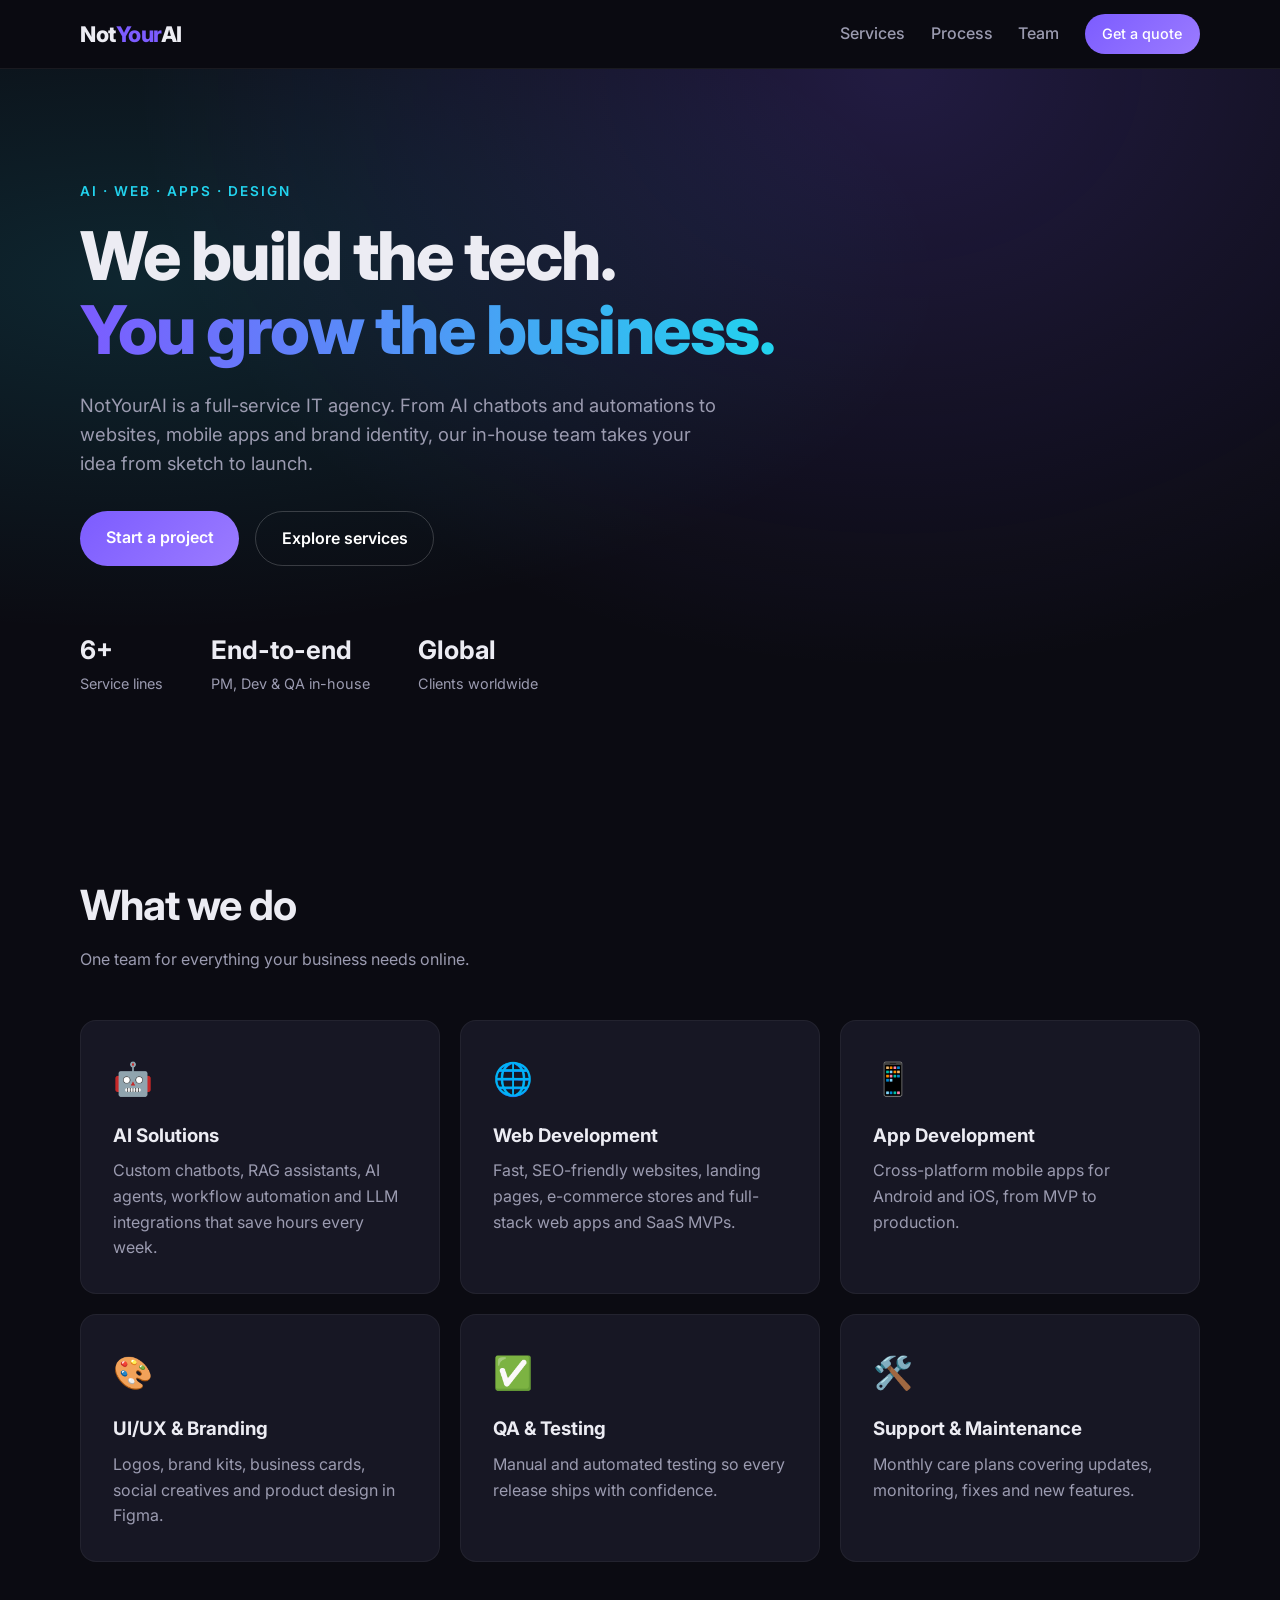
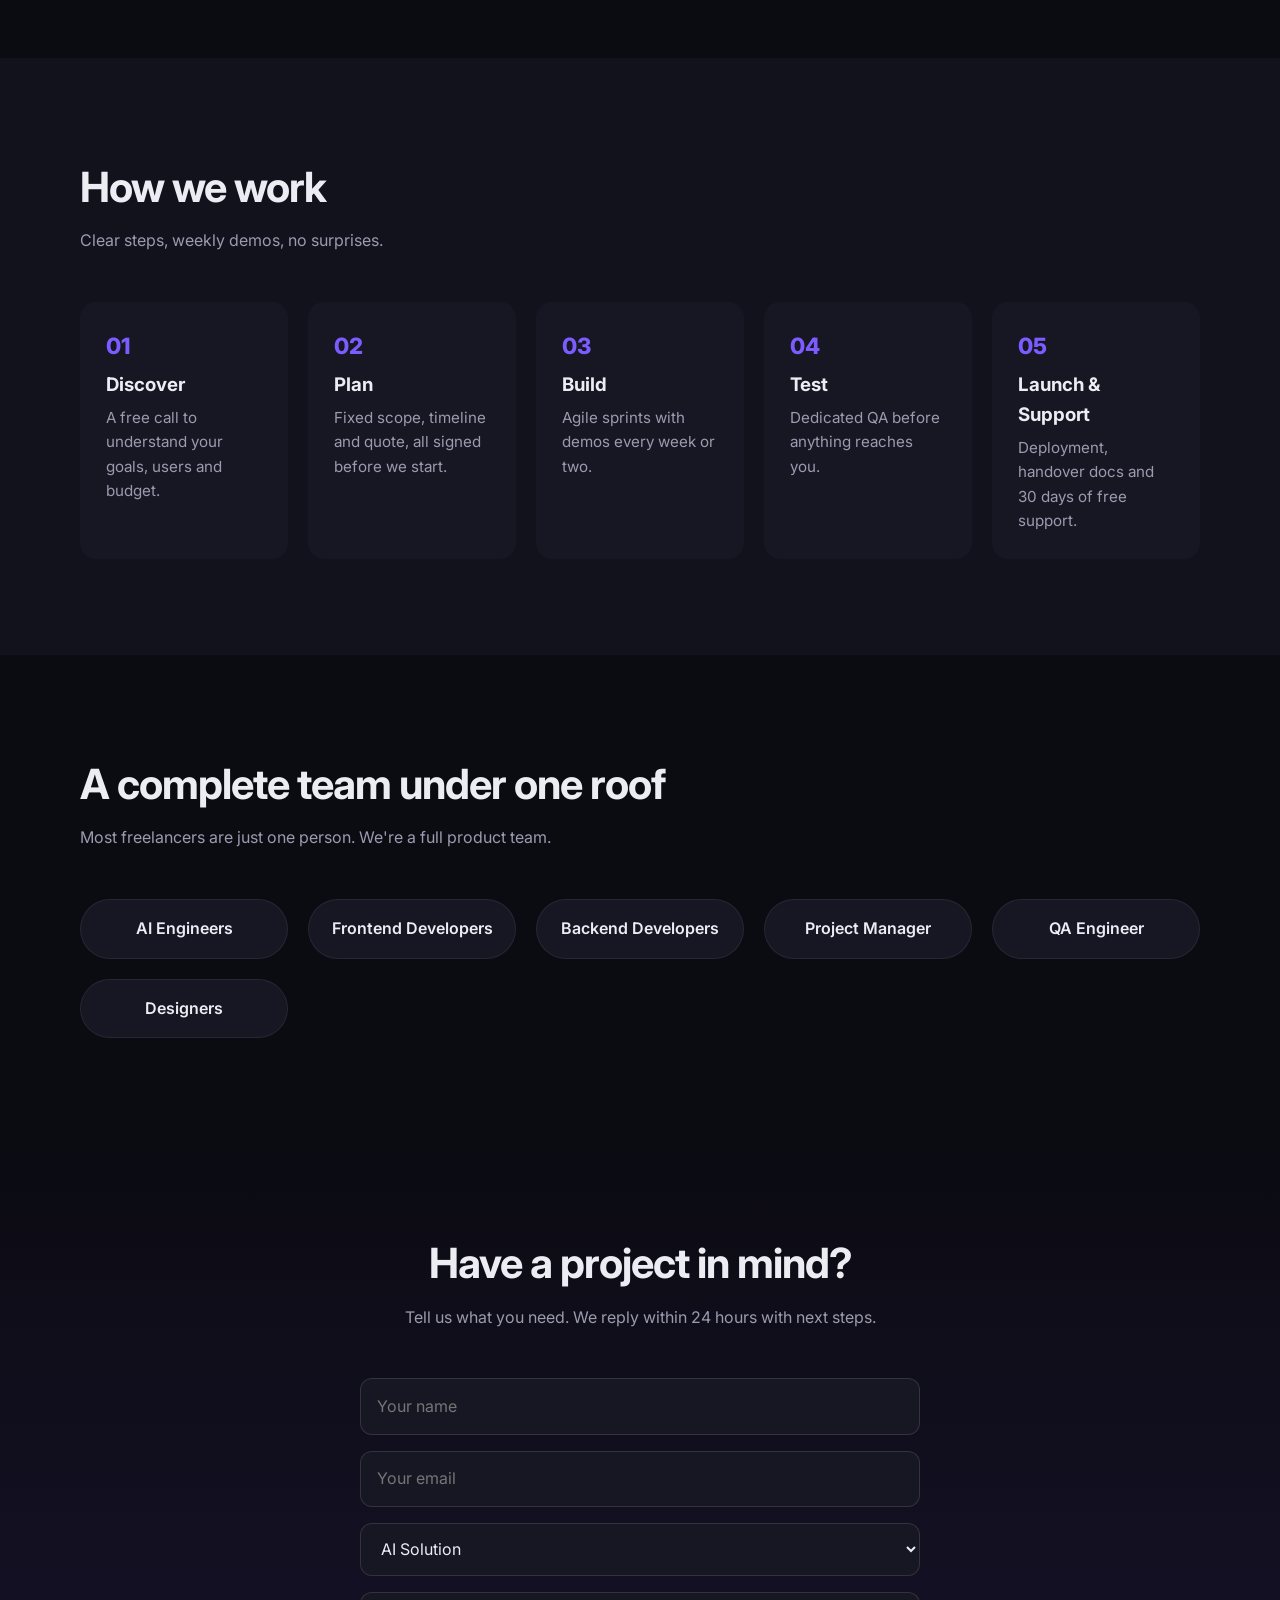
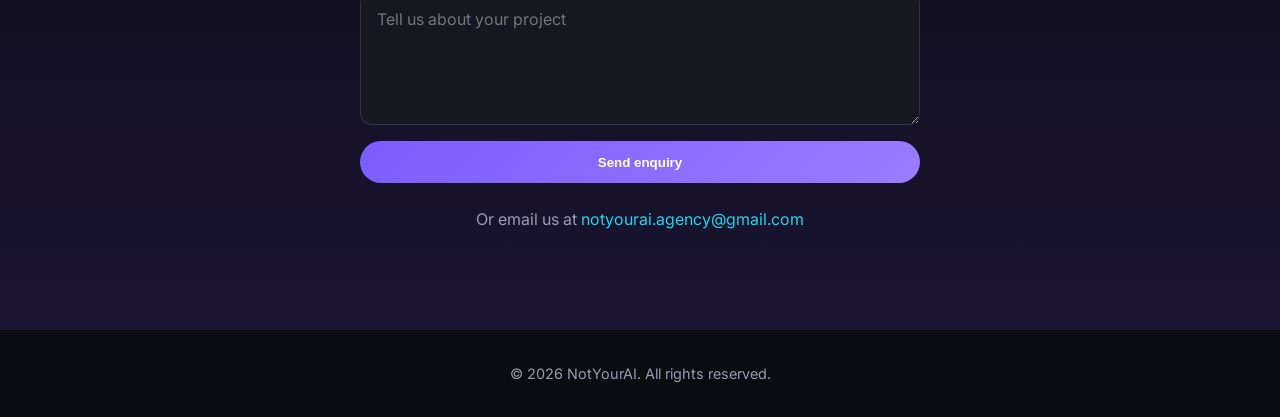
==== index.html @ d39c80f9 "Launch NotYourAI agency website" ====
<!DOCTYPE html>
<html lang="en">
<head>
  <meta charset="UTF-8">
  <meta name="viewport" content="width=device-width, initial-scale=1.0">
  <title>NotYourAI | AI, Web, App &amp; Design Agency</title>
  <meta name="description" content="NotYourAI is a full-service IT agency building AI solutions, websites, apps and brand designs for startups and businesses worldwide.">
  <meta property="og:title" content="NotYourAI | AI, Web, App & Design Agency">
  <meta property="og:description" content="AI solutions, web & app development, UI/UX and branding - built by a complete in-house team.">
  <meta property="og:type" content="website">
  <link rel="icon" href="data:image/svg+xml,<svg xmlns='http://www.w3.org/2000/svg' viewBox='0 0 100 100'><rect width='100' height='100' rx='22' fill='%237c5cff'/><text x='50' y='66' font-size='48' text-anchor='middle' fill='white' font-family='Arial' font-weight='bold'>N</text></svg>">
  <link rel="preconnect" href="https://fonts.googleapis.com">
  <link href="https://fonts.googleapis.com/css2?family=Inter:wght@400;500;600;800&display=swap" rel="stylesheet">
  <link rel="stylesheet" href="styles.css">
</head>
<body>
  <header class="nav">
    <div class="container nav-inner">
      <a href="#" class="logo">Not<span>Your</span>AI</a>
      <nav>
        <a href="#services">Services</a>
        <a href="#process">Process</a>
        <a href="#team">Team</a>
        <a href="#contact" class="btn btn-small">Get a quote</a>
      </nav>
    </div>
  </header>

  <main>
    <section class="hero">
      <div class="container">
        <p class="eyebrow">AI &middot; Web &middot; Apps &middot; Design</p>
        <h1>We build the tech.<br><span class="grad">You grow the business.</span></h1>
        <p class="lead">NotYourAI is a full-service IT agency. From AI chatbots and automations to websites, mobile apps and brand identity, our in-house team takes your idea from sketch to launch.</p>
        <div class="hero-cta">
          <a href="#contact" class="btn">Start a project</a>
          <a href="#services" class="btn btn-ghost">Explore services</a>
        </div>
        <ul class="stats">
          <li><strong>6+</strong><span>Service lines</span></li>
          <li><strong>End-to-end</strong><span>PM, Dev &amp; QA in-house</span></li>
          <li><strong>Global</strong><span>Clients worldwide</span></li>
        </ul>
      </div>
    </section>

    <section id="services" class="section">
      <div class="container">
        <h2>What we do</h2>
        <p class="sub">One team for everything your business needs online.</p>
        <div class="grid">
          <article class="card"><div class="icon">🤖</div><h3>AI Solutions</h3><p>Custom chatbots, RAG assistants, AI agents, workflow automation and LLM integrations that save hours every week.</p></article>
          <article class="card"><div class="icon">🌐</div><h3>Web Development</h3><p>Fast, SEO-friendly websites, landing pages, e-commerce stores and full-stack web apps and SaaS MVPs.</p></article>
          <article class="card"><div class="icon">📱</div><h3>App Development</h3><p>Cross-platform mobile apps for Android and iOS, from MVP to production.</p></article>
          <article class="card"><div class="icon">🎨</div><h3>UI/UX &amp; Branding</h3><p>Logos, brand kits, business cards, social creatives and product design in Figma.</p></article>
          <article class="card"><div class="icon">✅</div><h3>QA &amp; Testing</h3><p>Manual and automated testing so every release ships with confidence.</p></article>
          <article class="card"><div class="icon">🛠️</div><h3>Support &amp; Maintenance</h3><p>Monthly care plans covering updates, monitoring, fixes and new features.</p></article>
        </div>
      </div>
    </section>

    <section id="process" class="section alt">
      <div class="container">
        <h2>How we work</h2>
        <p class="sub">Clear steps, weekly demos, no surprises.</p>
        <ol class="steps">
          <li><span>01</span><h3>Discover</h3><p>A free call to understand your goals, users and budget.</p></li>
          <li><span>02</span><h3>Plan</h3><p>Fixed scope, timeline and quote, all signed before we start.</p></li>
          <li><span>03</span><h3>Build</h3><p>Agile sprints with demos every week or two.</p></li>
          <li><span>04</span><h3>Test</h3><p>Dedicated QA before anything reaches you.</p></li>
          <li><span>05</span><h3>Launch &amp; Support</h3><p>Deployment, handover docs and 30 days of free support.</p></li>
        </ol>
      </div>
    </section>

    <section id="team" class="section">
      <div class="container">
        <h2>A complete team under one roof</h2>
        <p class="sub">Most freelancers are just one person. We're a full product team.</p>
        <div class="grid team">
          <div class="pill">AI Engineers</div>
          <div class="pill">Frontend Developers</div>
          <div class="pill">Backend Developers</div>
          <div class="pill">Project Manager</div>
          <div class="pill">QA Engineer</div>
          <div class="pill">Designers</div>
        </div>
      </div>
    </section>

    <section id="contact" class="section cta">
      <div class="container">
        <h2>Have a project in mind?</h2>
        <p class="sub">Tell us what you need. We reply within 24 hours with next steps.</p>
        <form class="contact" id="contactForm">
          <input name="name" placeholder="Your name" required>
          <input name="email" type="email" placeholder="Your email" required>
          <select name="service">
            <option>AI Solution</option>
            <option>Website</option>
            <option>Mobile App</option>
            <option>UI/UX &amp; Branding</option>
            <option>QA &amp; Testing</option>
            <option>Something else</option>
          </select>
          <textarea name="message" rows="4" placeholder="Tell us about your project" required></textarea>
          <button class="btn" type="submit">Send enquiry</button>
        </form>
        <p class="mail">Or email us at <a href="mailto:notyourai.agency@gmail.com">notyourai.agency@gmail.com</a></p>
      </div>
    </section>
  </main>

  <footer>
    <div class="container">
      <p>&copy; <span id="year"></span> NotYourAI. All rights reserved.</p>
    </div>
  </footer>

  <script>
    document.getElementById('year').textContent = new Date().getFullYear();
    document.getElementById('contactForm').addEventListener('submit', function (e) {
      e.preventDefault();
      const f = new FormData(this);
      const subject = encodeURIComponent('Project enquiry: ' + f.get('service'));
      const body = encodeURIComponent('Name: ' + f.get('name') + '\nEmail: ' + f.get('email') + '\nService: ' + f.get('service') + '\n\n' + f.get('message'));
      window.location.href = 'mailto:notyourai.agency@gmail.com?subject=' + subject + '&body=' + body;
    });
  </script>
</body>
</html>
---- styles.css ----
:root {
  --bg: #0b0b12;
  --bg-alt: #12121c;
  --card: #171724;
  --text: #ececf3;
  --muted: #9b9bb0;
  --brand: #7c5cff;
  --brand-2: #22d3ee;
  --radius: 16px;
}

* { box-sizing: border-box; margin: 0; padding: 0; }
html { scroll-behavior: smooth; }
body { font-family: 'Inter', system-ui, sans-serif; background: var(--bg); color: var(--text); line-height: 1.6; }
a { color: inherit; text-decoration: none; }
.container { width: min(1120px, 92%); margin: 0 auto; }

.nav { position: sticky; top: 0; z-index: 10; backdrop-filter: blur(12px); background: rgba(11, 11, 18, .75); border-bottom: 1px solid #ffffff10; }
.nav-inner { display: flex; align-items: center; justify-content: space-between; height: 68px; }
.logo { font-weight: 800; font-size: 1.35rem; letter-spacing: -.5px; }
.logo span { color: var(--brand); }
.nav nav { display: flex; gap: 1.6rem; align-items: center; }
.nav nav a { color: var(--muted); font-weight: 500; }
.nav nav a:hover { color: var(--text); }

.btn { display: inline-block; background: linear-gradient(135deg, var(--brand), #9b7bff); color: #fff !important; padding: .85rem 1.6rem; border-radius: 999px; font-weight: 600; border: 0; cursor: pointer; transition: transform .15s, box-shadow .15s; }
.btn:hover { transform: translateY(-2px); box-shadow: 0 10px 30px #7c5cff55; }
.btn-small { padding: .5rem 1.1rem; font-size: .9rem; }
.btn-ghost { background: transparent; border: 1px solid #ffffff30; }

.hero { padding: 7rem 0 5rem; background: radial-gradient(ellipse at 70% 0%, #7c5cff33, transparent 60%), radial-gradient(ellipse at 10% 30%, #22d3ee22, transparent 50%); }
.eyebrow { color: var(--brand-2); font-weight: 600; letter-spacing: 2px; text-transform: uppercase; font-size: .85rem; margin-bottom: 1rem; }
h1 { font-size: clamp(2.4rem, 6vw, 4.2rem); line-height: 1.1; font-weight: 800; letter-spacing: -1.5px; }
.grad { background: linear-gradient(90deg, var(--brand), var(--brand-2)); -webkit-background-clip: text; background-clip: text; color: transparent; }
.lead { color: var(--muted); font-size: 1.15rem; max-width: 640px; margin: 1.5rem 0 2rem; }
.hero-cta { display: flex; gap: 1rem; flex-wrap: wrap; }
.stats { list-style: none; display: flex; gap: 3rem; margin-top: 4rem; flex-wrap: wrap; }
.stats strong { display: block; font-size: 1.6rem; }
.stats span { color: var(--muted); font-size: .9rem; }

.section { padding: 6rem 0; }
.section.alt { background: var(--bg-alt); }
h2 { font-size: clamp(1.8rem, 4vw, 2.6rem); letter-spacing: -1px; }
.sub { color: var(--muted); margin: .5rem 0 3rem; }

.grid { display: grid; grid-template-columns: repeat(auto-fit, minmax(300px, 1fr)); gap: 1.25rem; }
.card { background: var(--card); border: 1px solid #ffffff0d; border-radius: var(--radius); padding: 2rem; transition: border-color .2s, transform .2s; }
.card:hover { border-color: #7c5cff80; transform: translateY(-4px); }
.card .icon { font-size: 2rem; margin-bottom: 1rem; }
.card h3 { margin-bottom: .5rem; }
.card p { color: var(--muted); }

.steps { list-style: none; display: grid; grid-template-columns: repeat(auto-fit, minmax(190px, 1fr)); gap: 1.25rem; }
.steps li { background: var(--card); border-radius: var(--radius); padding: 1.6rem; }
.steps span { color: var(--brand); font-weight: 800; font-size: 1.4rem; }
.steps h3 { margin: .4rem 0; }
.steps p { color: var(--muted); font-size: .95rem; }

.team { grid-template-columns: repeat(auto-fit, minmax(200px, 1fr)); }
.pill { background: var(--card); border: 1px solid #ffffff12; border-radius: 999px; padding: 1rem; text-align: center; font-weight: 600; }

.cta { background: linear-gradient(180deg, var(--bg), #1a1430); text-align: center; }
.contact { display: grid; gap: 1rem; max-width: 560px; margin: 0 auto; text-align: left; }
.contact input, .contact select, .contact textarea { width: 100%; padding: .9rem 1rem; border-radius: 12px; border: 1px solid #ffffff1f; background: var(--card); color: var(--text); font: inherit; }
.contact input:focus, .contact select:focus, .contact textarea:focus { outline: 2px solid var(--brand); border-color: transparent; }
.mail { margin-top: 1.5rem; color: var(--muted); }
.mail a { color: var(--brand-2); }

footer { padding: 2rem 0; border-top: 1px solid #ffffff10; color: var(--muted); text-align: center; font-size: .9rem; }

@media (max-width: 720px) {
  .nav nav a:not(.btn) { display: none; }
  .hero { padding: 5rem 0 3rem; }
  .stats { gap: 1.5rem; }
}
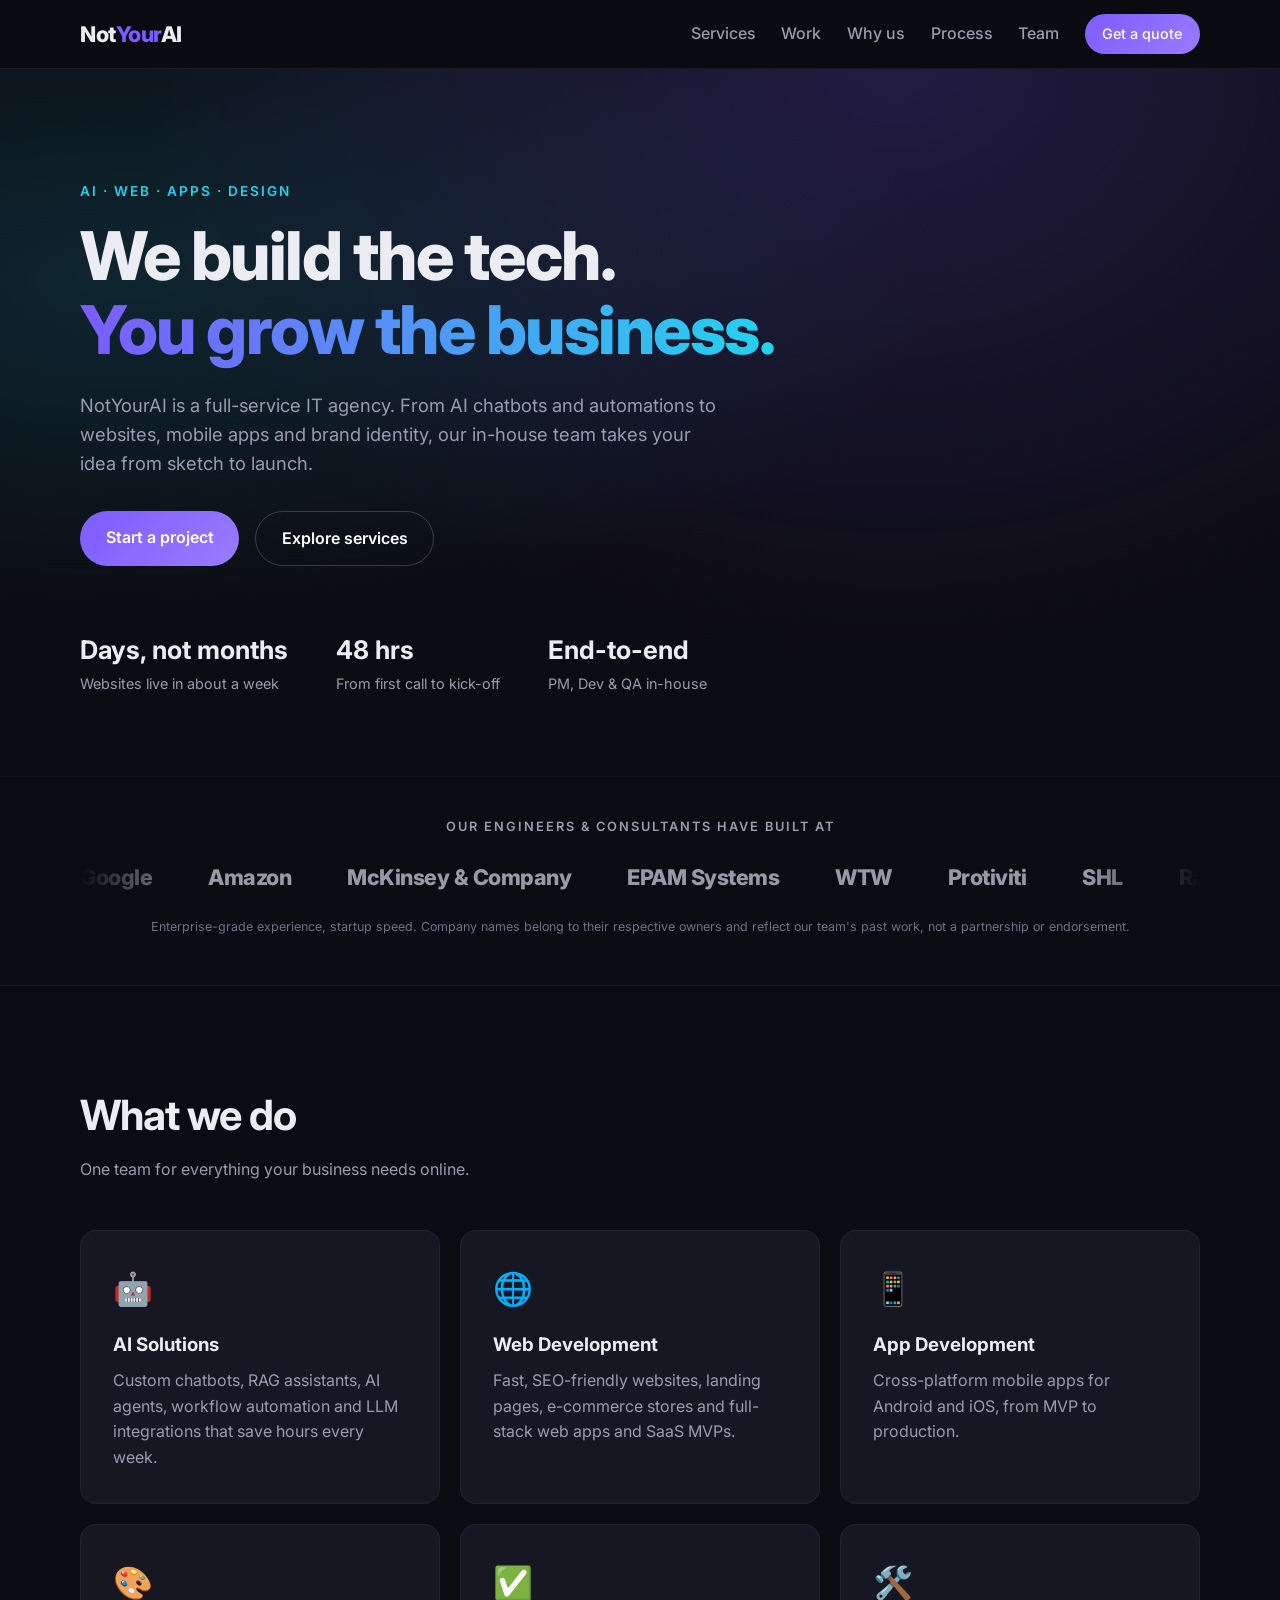
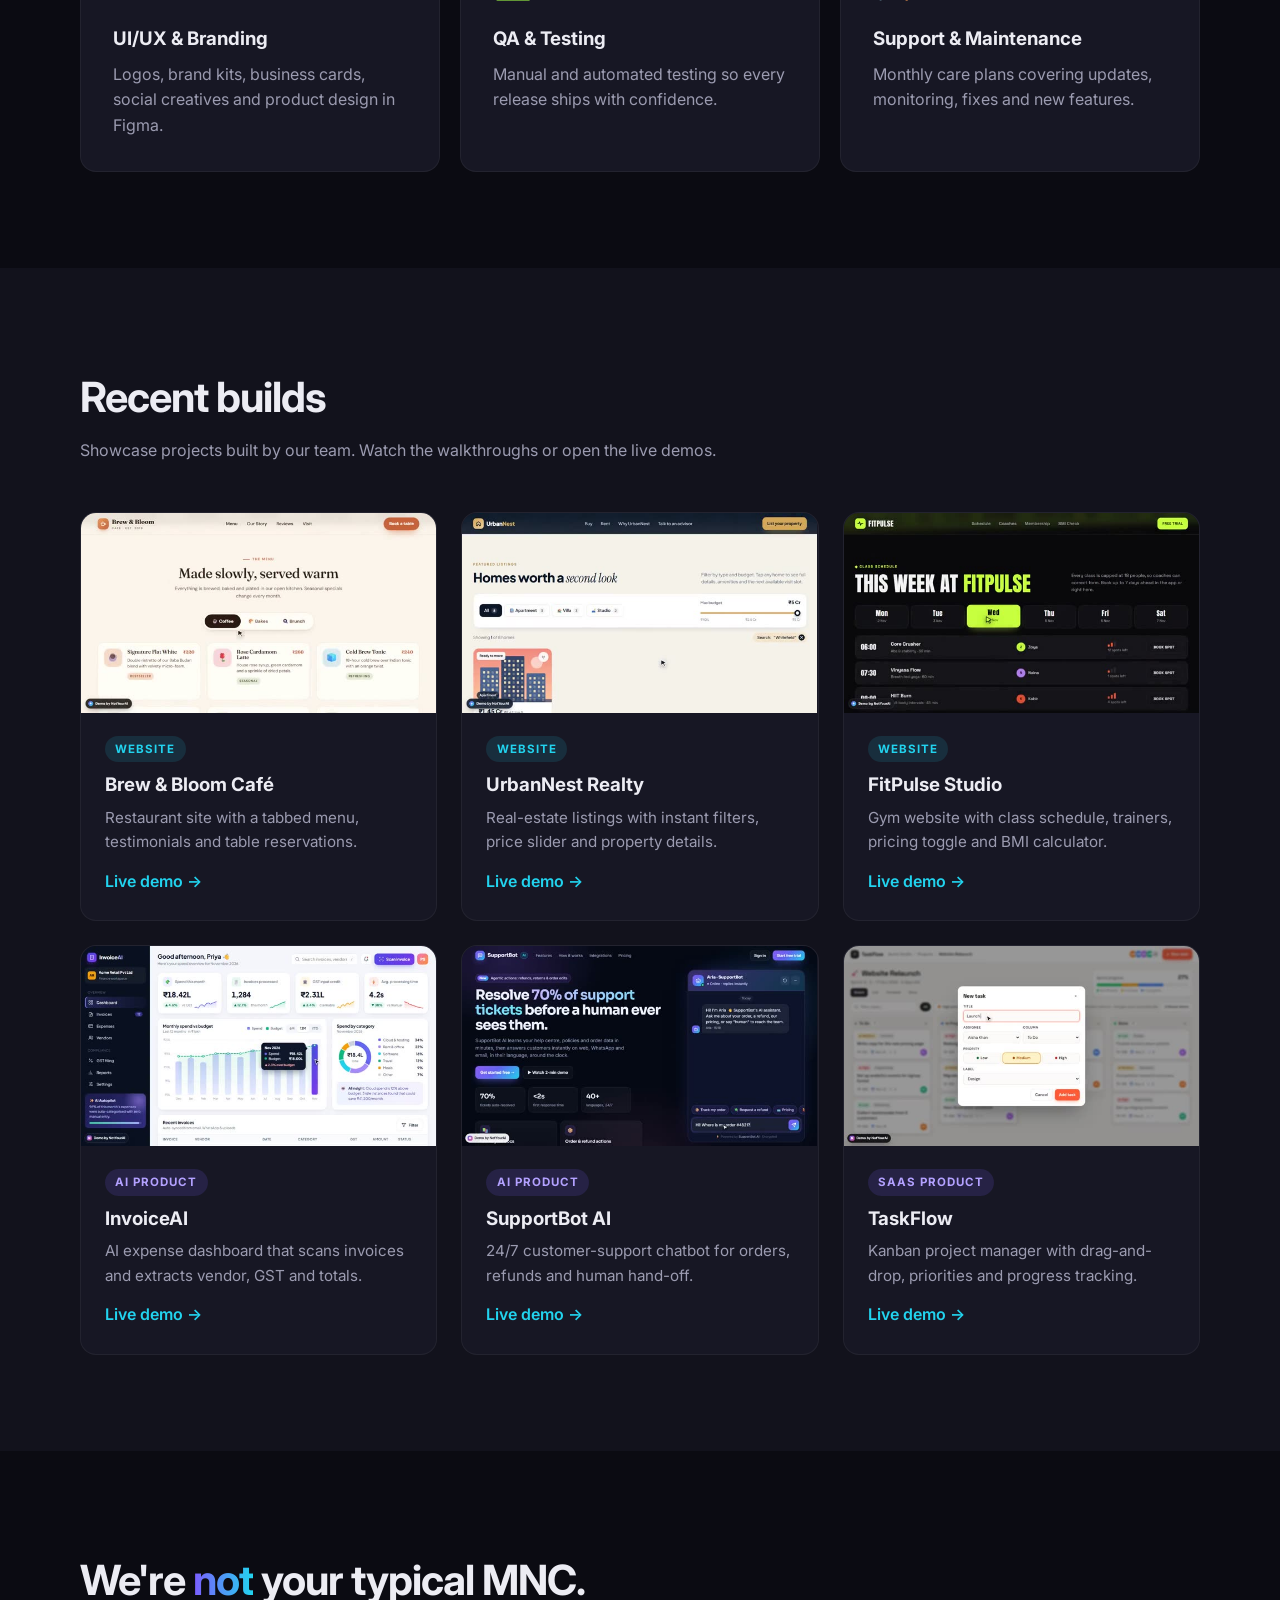
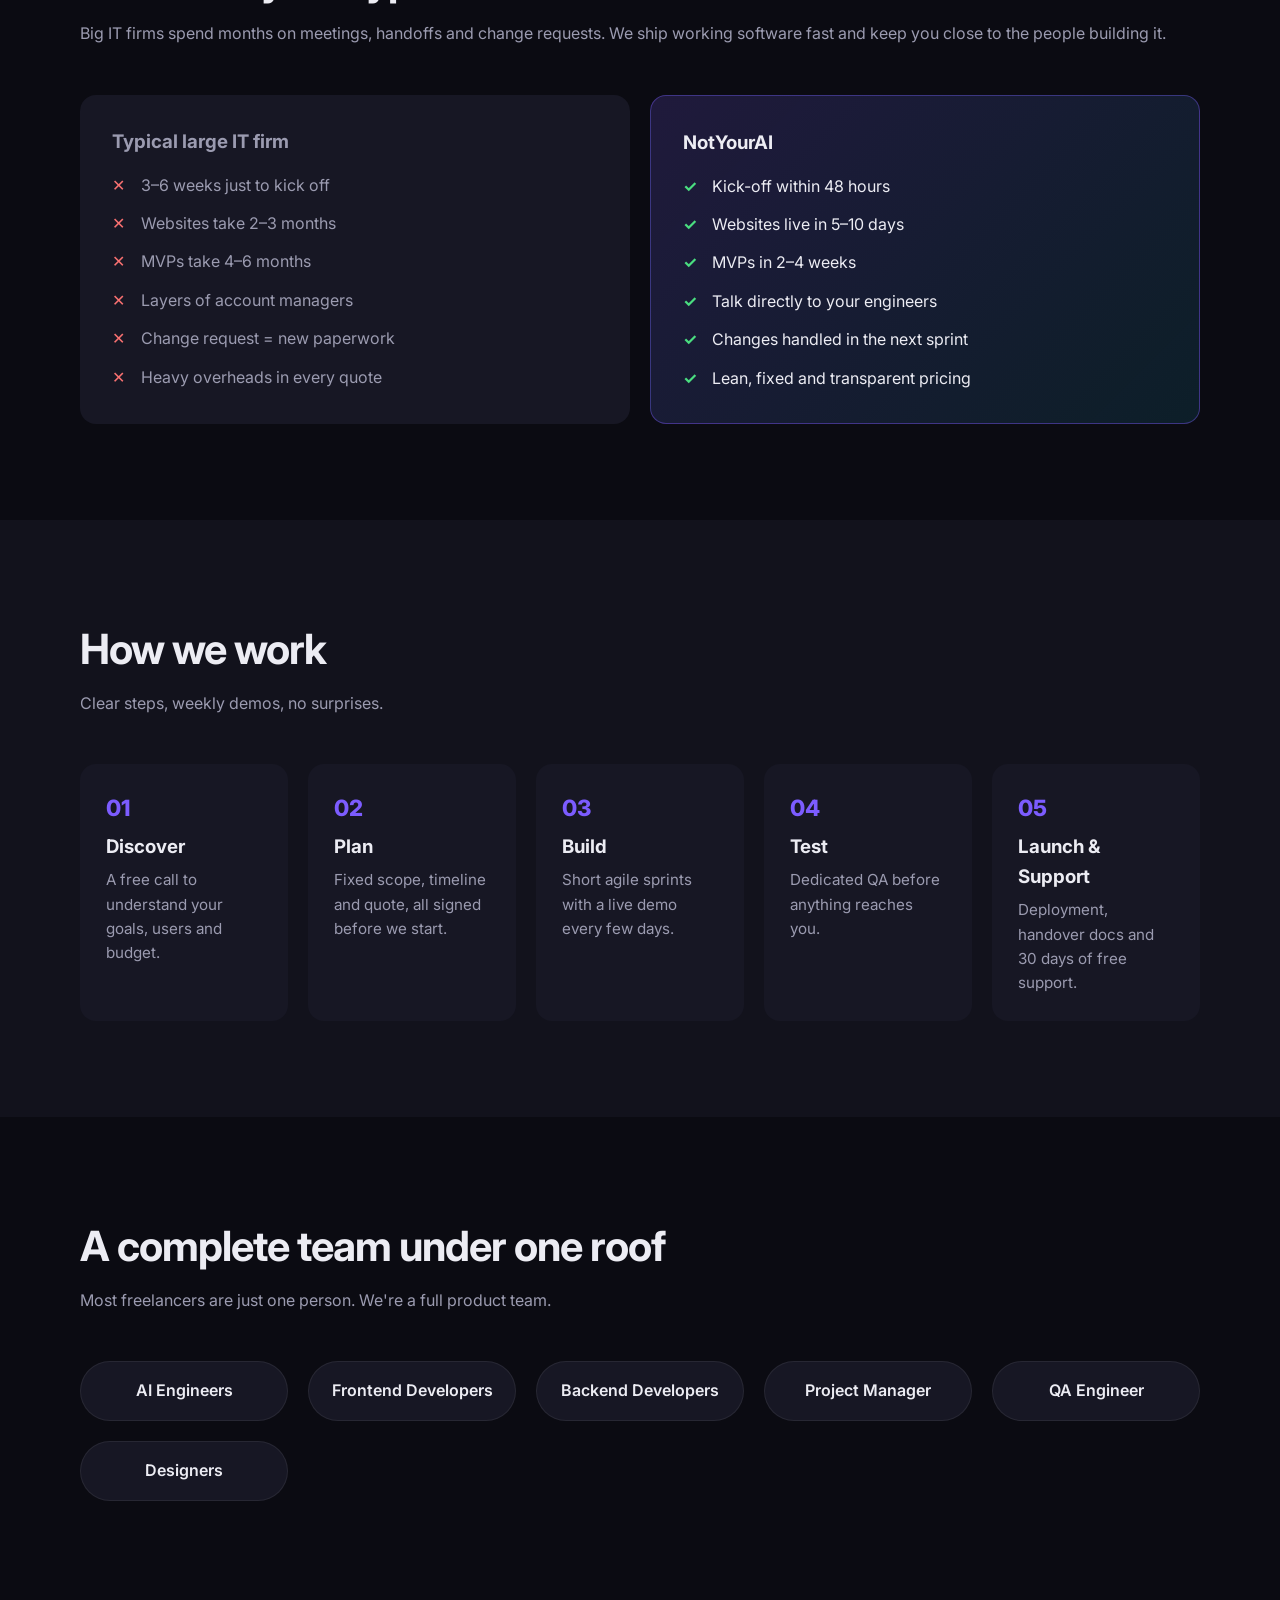
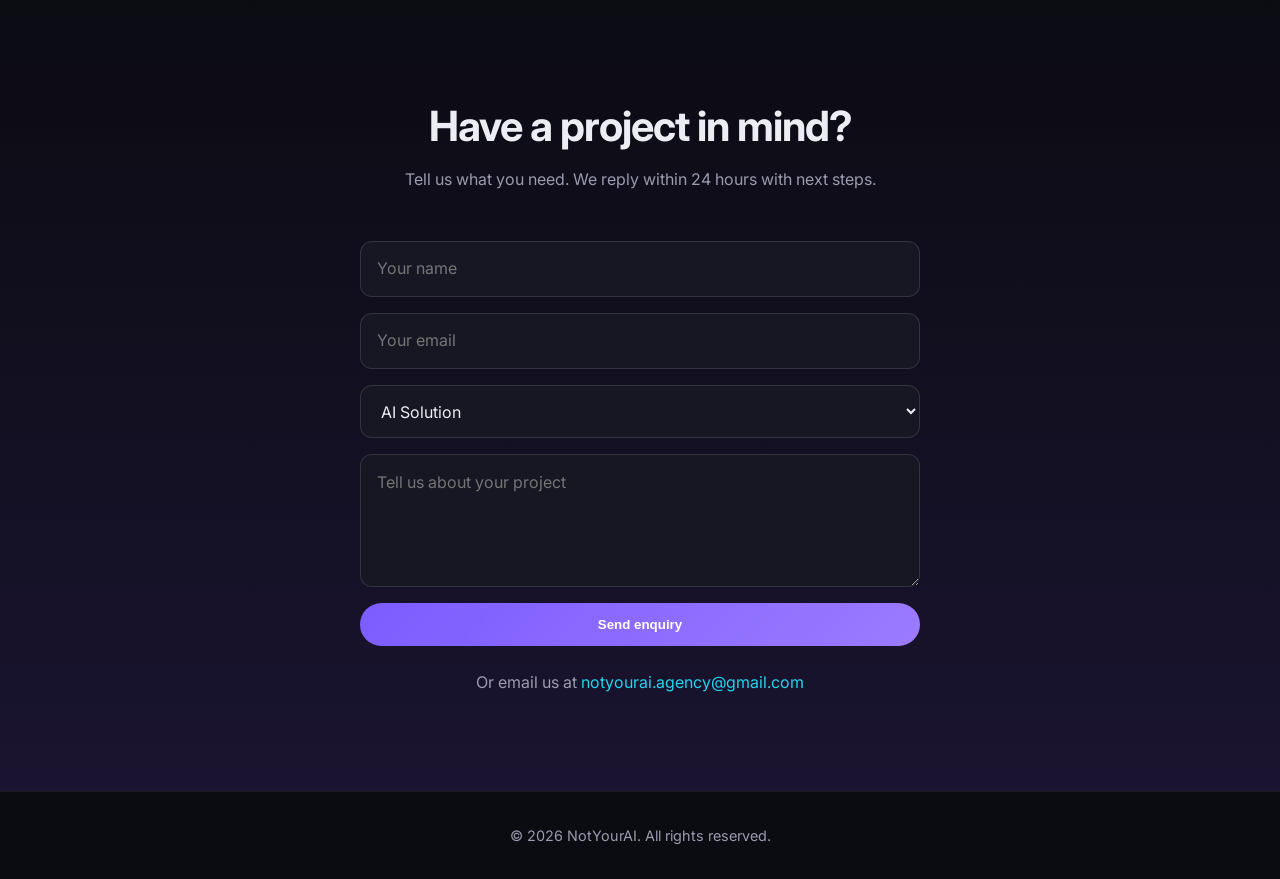
==== commit 062db000: "Add portfolio, why-us and team experience sections" ====
--- a/index.html
+++ b/index.html
@@ -19,6 +19,8 @@
       <a href="#" class="logo">Not<span>Your</span>AI</a>
       <nav>
         <a href="#services">Services</a>
+        <a href="#work">Work</a>
+        <a href="#why">Why us</a>
         <a href="#process">Process</a>
         <a href="#team">Team</a>
         <a href="#contact" class="btn btn-small">Get a quote</a>
@@ -37,10 +39,23 @@
           <a href="#services" class="btn btn-ghost">Explore services</a>
         </div>
         <ul class="stats">
-          <li><strong>6+</strong><span>Service lines</span></li>
+          <li><strong>Days, not months</strong><span>Websites live in about a week</span></li>
+          <li><strong>48 hrs</strong><span>From first call to kick-off</span></li>
           <li><strong>End-to-end</strong><span>PM, Dev &amp; QA in-house</span></li>
-          <li><strong>Global</strong><span>Clients worldwide</span></li>
         </ul>
+      </div>
+    </section>
+
+    <section class="logos" aria-labelledby="exp-title">
+      <div class="container">
+        <p id="exp-title" class="logos-title">Our engineers &amp; consultants have built at</p>
+        <div class="marquee">
+          <ul class="marquee-track">
+            <li>Google</li><li>Amazon</li><li>McKinsey &amp; Company</li><li>EPAM Systems</li><li>WTW</li><li>Protiviti</li><li>SHL</li><li>Razorpay</li><li>Katpro Technologies</li>
+            <li aria-hidden="true">Google</li><li aria-hidden="true">Amazon</li><li aria-hidden="true">McKinsey &amp; Company</li><li aria-hidden="true">EPAM Systems</li><li aria-hidden="true">WTW</li><li aria-hidden="true">Protiviti</li><li aria-hidden="true">SHL</li><li aria-hidden="true">Razorpay</li><li aria-hidden="true">Katpro Technologies</li>
+          </ul>
+        </div>
+        <p class="logos-note">Enterprise-grade experience, startup speed. Company names belong to their respective owners and reflect our team's past work, not a partnership or endorsement.</p>
       </div>
     </section>
 
@@ -59,6 +74,70 @@
       </div>
     </section>
 
+    <section id="work" class="section alt">
+      <div class="container">
+        <h2>Recent builds</h2>
+        <p class="sub">Showcase projects built by our team. Watch the walkthroughs or open the live demos.</p>
+        <div class="work-grid">
+          <article class="work-card">
+            <video src="work/videos/brew-bloom.mp4" poster="work/videos/brew-bloom.jpg" muted loop playsinline preload="none"></video>
+            <div class="work-body"><span class="tag">Website</span><h3>Brew &amp; Bloom Café</h3><p>Restaurant site with a tabbed menu, testimonials and table reservations.</p><a href="work/brew-bloom/" target="_blank" rel="noopener">Live demo &rarr;</a></div>
+          </article>
+          <article class="work-card">
+            <video src="work/videos/urbannest.mp4" poster="work/videos/urbannest.jpg" muted loop playsinline preload="none"></video>
+            <div class="work-body"><span class="tag">Website</span><h3>UrbanNest Realty</h3><p>Real-estate listings with instant filters, price slider and property details.</p><a href="work/urbannest/" target="_blank" rel="noopener">Live demo &rarr;</a></div>
+          </article>
+          <article class="work-card">
+            <video src="work/videos/fitpulse.mp4" poster="work/videos/fitpulse.jpg" muted loop playsinline preload="none"></video>
+            <div class="work-body"><span class="tag">Website</span><h3>FitPulse Studio</h3><p>Gym website with class schedule, trainers, pricing toggle and BMI calculator.</p><a href="work/fitpulse/" target="_blank" rel="noopener">Live demo &rarr;</a></div>
+          </article>
+          <article class="work-card">
+            <video src="work/videos/invoiceai.mp4" poster="work/videos/invoiceai.jpg" muted loop playsinline preload="none"></video>
+            <div class="work-body"><span class="tag tag-product">AI Product</span><h3>InvoiceAI</h3><p>AI expense dashboard that scans invoices and extracts vendor, GST and totals.</p><a href="work/invoiceai/" target="_blank" rel="noopener">Live demo &rarr;</a></div>
+          </article>
+          <article class="work-card">
+            <video src="work/videos/supportbot.mp4" poster="work/videos/supportbot.jpg" muted loop playsinline preload="none"></video>
+            <div class="work-body"><span class="tag tag-product">AI Product</span><h3>SupportBot AI</h3><p>24/7 customer-support chatbot for orders, refunds and human hand-off.</p><a href="work/supportbot/" target="_blank" rel="noopener">Live demo &rarr;</a></div>
+          </article>
+          <article class="work-card">
+            <video src="work/videos/taskflow.mp4" poster="work/videos/taskflow.jpg" muted loop playsinline preload="none"></video>
+            <div class="work-body"><span class="tag tag-product">SaaS Product</span><h3>TaskFlow</h3><p>Kanban project manager with drag-and-drop, priorities and progress tracking.</p><a href="work/taskflow/" target="_blank" rel="noopener">Live demo &rarr;</a></div>
+          </article>
+        </div>
+      </div>
+    </section>
+
+    <section id="why" class="section">
+      <div class="container">
+        <h2>We're <span class="grad">not</span> your typical MNC.</h2>
+        <p class="sub">Big IT firms spend months on meetings, handoffs and change requests. We ship working software fast and keep you close to the people building it.</p>
+        <div class="compare">
+          <div class="compare-col old">
+            <h3>Typical large IT firm</h3>
+            <ul>
+              <li>3–6 weeks just to kick off</li>
+              <li>Websites take 2–3 months</li>
+              <li>MVPs take 4–6 months</li>
+              <li>Layers of account managers</li>
+              <li>Change request = new paperwork</li>
+              <li>Heavy overheads in every quote</li>
+            </ul>
+          </div>
+          <div class="compare-col new">
+            <h3>NotYourAI</h3>
+            <ul>
+              <li>Kick-off within 48 hours</li>
+              <li>Websites live in 5–10 days</li>
+              <li>MVPs in 2–4 weeks</li>
+              <li>Talk directly to your engineers</li>
+              <li>Changes handled in the next sprint</li>
+              <li>Lean, fixed and transparent pricing</li>
+            </ul>
+          </div>
+        </div>
+      </div>
+    </section>
+
     <section id="process" class="section alt">
       <div class="container">
         <h2>How we work</h2>
@@ -66,7 +145,7 @@
         <ol class="steps">
           <li><span>01</span><h3>Discover</h3><p>A free call to understand your goals, users and budget.</p></li>
           <li><span>02</span><h3>Plan</h3><p>Fixed scope, timeline and quote, all signed before we start.</p></li>
-          <li><span>03</span><h3>Build</h3><p>Agile sprints with demos every week or two.</p></li>
+          <li><span>03</span><h3>Build</h3><p>Short agile sprints with a live demo every few days.</p></li>
           <li><span>04</span><h3>Test</h3><p>Dedicated QA before anything reaches you.</p></li>
           <li><span>05</span><h3>Launch &amp; Support</h3><p>Deployment, handover docs and 30 days of free support.</p></li>
         </ol>
@@ -119,6 +198,11 @@
 
   <script>
     document.getElementById('year').textContent = new Date().getFullYear();
+    const videos = document.querySelectorAll('.work-card video');
+    const io = new IntersectionObserver(entries => entries.forEach(e => {
+      if (e.isIntersecting) { e.target.preload = 'auto'; e.target.play().catch(() => {}); } else { e.target.pause(); }
+    }), { threshold: 0.4 });
+    videos.forEach(v => io.observe(v));
     document.getElementById('contactForm').addEventListener('submit', function (e) {
       e.preventDefault();
       const f = new FormData(this);
--- a/styles.css
+++ b/styles.css
@@ -68,8 +68,41 @@
 
 footer { padding: 2rem 0; border-top: 1px solid #ffffff10; color: var(--muted); text-align: center; font-size: .9rem; }
 
+.logos { padding: 2.5rem 0 3rem; border-top: 1px solid #ffffff0d; border-bottom: 1px solid #ffffff0d; text-align: center; }
+.logos-title { color: var(--muted); text-transform: uppercase; letter-spacing: 2px; font-size: .8rem; font-weight: 600; margin-bottom: 1.4rem; }
+.marquee { overflow: hidden; mask-image: linear-gradient(90deg, transparent, #000 10%, #000 90%, transparent); -webkit-mask-image: linear-gradient(90deg, transparent, #000 10%, #000 90%, transparent); }
+.marquee-track { list-style: none; display: flex; gap: 3.5rem; width: max-content; animation: scroll 32s linear infinite; }
+.marquee-track li { font-size: 1.35rem; font-weight: 800; letter-spacing: -.5px; color: #c9c9da; opacity: .75; white-space: nowrap; }
+.marquee:hover .marquee-track { animation-play-state: paused; }
+@keyframes scroll { to { transform: translateX(calc(-50% - 1.75rem)); } }
+.logos-note { color: #6f6f86; font-size: .78rem; margin-top: 1.4rem; }
+
+.work-grid { display: grid; grid-template-columns: repeat(auto-fit, minmax(320px, 1fr)); gap: 1.5rem; }
+.work-card { background: var(--card); border: 1px solid #ffffff0d; border-radius: var(--radius); overflow: hidden; transition: border-color .2s, transform .2s; }
+.work-card:hover { border-color: #7c5cff80; transform: translateY(-4px); }
+.work-card video { display: block; width: 100%; aspect-ratio: 16 / 9; object-fit: cover; background: #000; }
+.work-body { padding: 1.4rem 1.5rem 1.6rem; }
+.work-body h3 { margin: .5rem 0 .35rem; }
+.work-body p { color: var(--muted); font-size: .95rem; margin-bottom: .9rem; }
+.work-body a { color: var(--brand-2); font-weight: 600; }
+.tag { display: inline-block; font-size: .72rem; font-weight: 700; text-transform: uppercase; letter-spacing: 1px; padding: .25rem .65rem; border-radius: 999px; background: #22d3ee1f; color: var(--brand-2); }
+.tag-product { background: #7c5cff26; color: #b3a1ff; }
+
+.compare { display: grid; grid-template-columns: repeat(auto-fit, minmax(280px, 1fr)); gap: 1.25rem; }
+.compare-col { border-radius: var(--radius); padding: 2rem; }
+.compare-col h3 { margin-bottom: 1rem; }
+.compare-col ul { list-style: none; display: grid; gap: .8rem; }
+.compare-col li { padding-left: 1.8rem; position: relative; }
+.compare-col.old { background: var(--card); color: var(--muted); }
+.compare-col.old li::before { content: "✕"; position: absolute; left: 0; color: #f87171; font-weight: 700; }
+.compare-col.new { background: linear-gradient(135deg, #7c5cff2e, #22d3ee1a); border: 1px solid #7c5cff66; }
+.compare-col.new li::before { content: "✓"; position: absolute; left: 0; color: #4ade80; font-weight: 700; }
+
+@media (prefers-reduced-motion: reduce) { .marquee-track { animation: none; flex-wrap: wrap; justify-content: center; width: auto; } .marquee-track li[aria-hidden] { display: none; } }
+
 @media (max-width: 720px) {
   .nav nav a:not(.btn) { display: none; }
   .hero { padding: 5rem 0 3rem; }
   .stats { gap: 1.5rem; }
+  .work-grid { grid-template-columns: 1fr; }
 }
